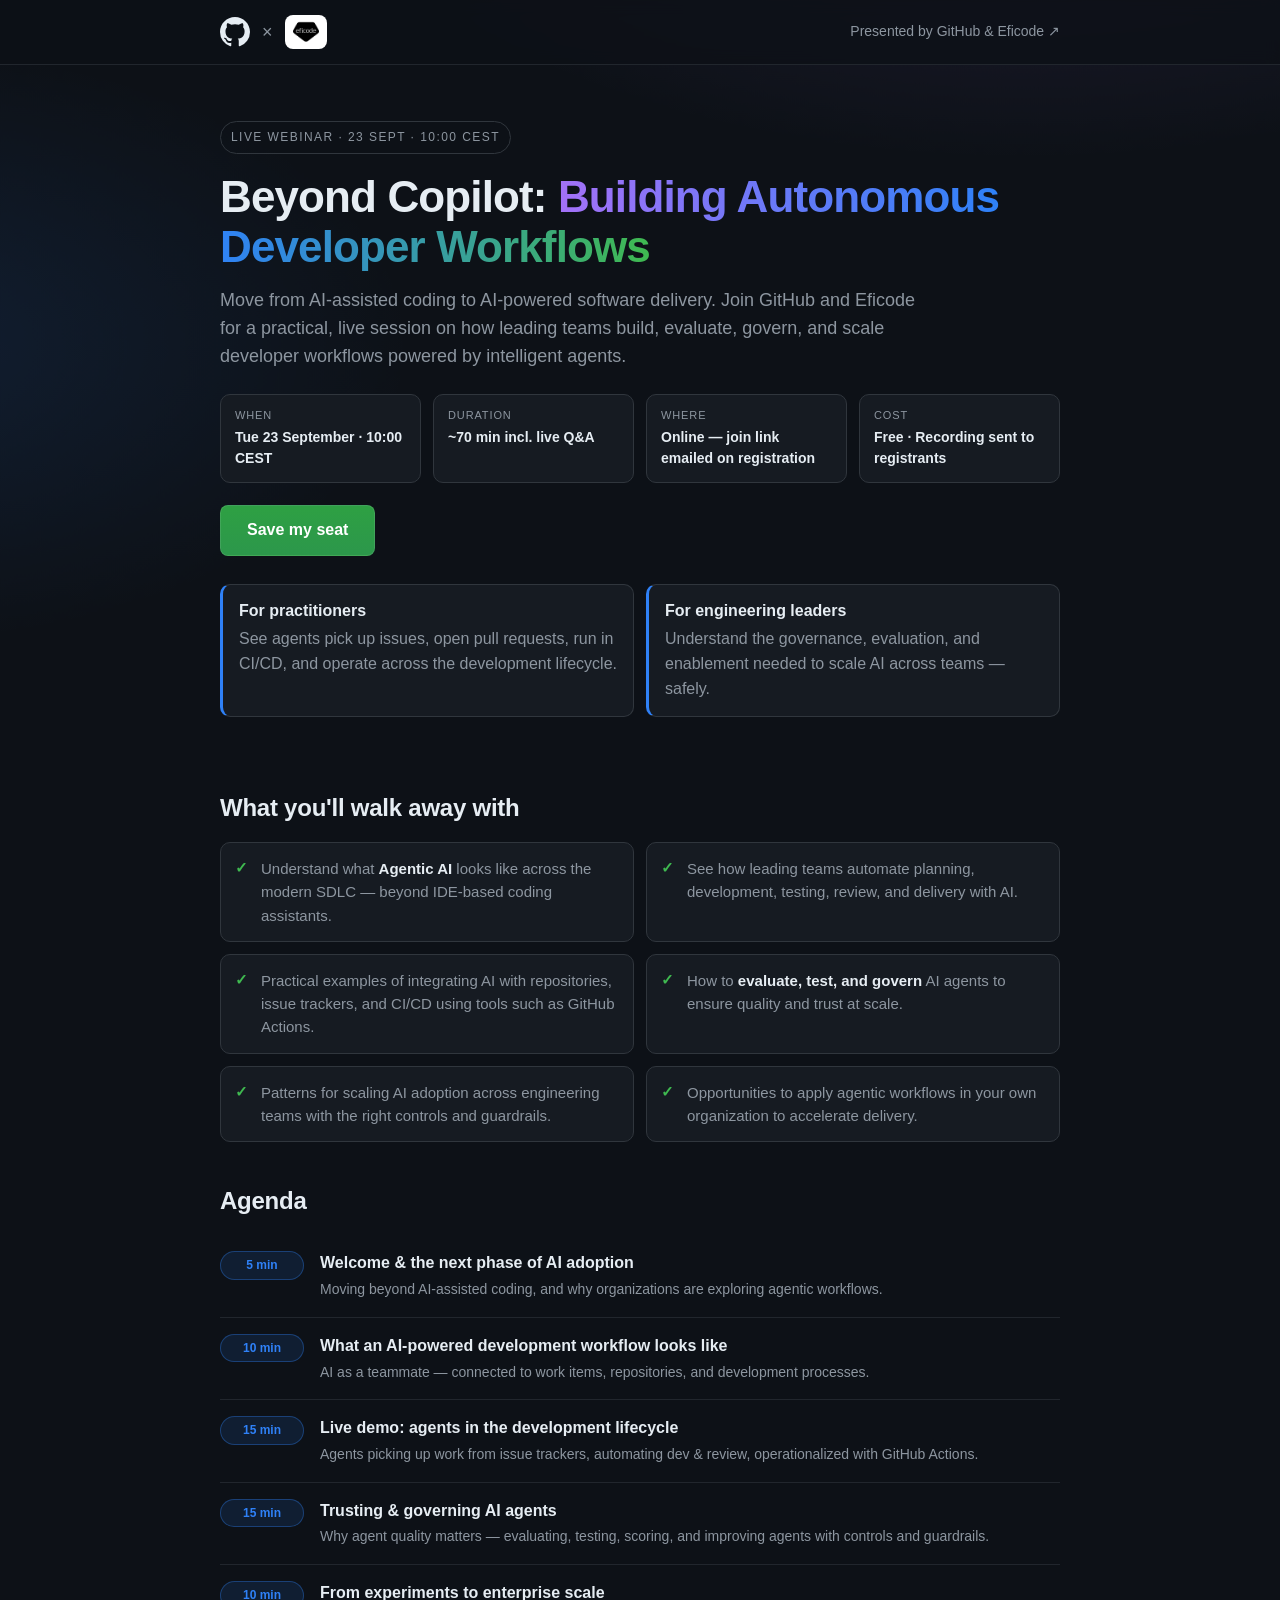
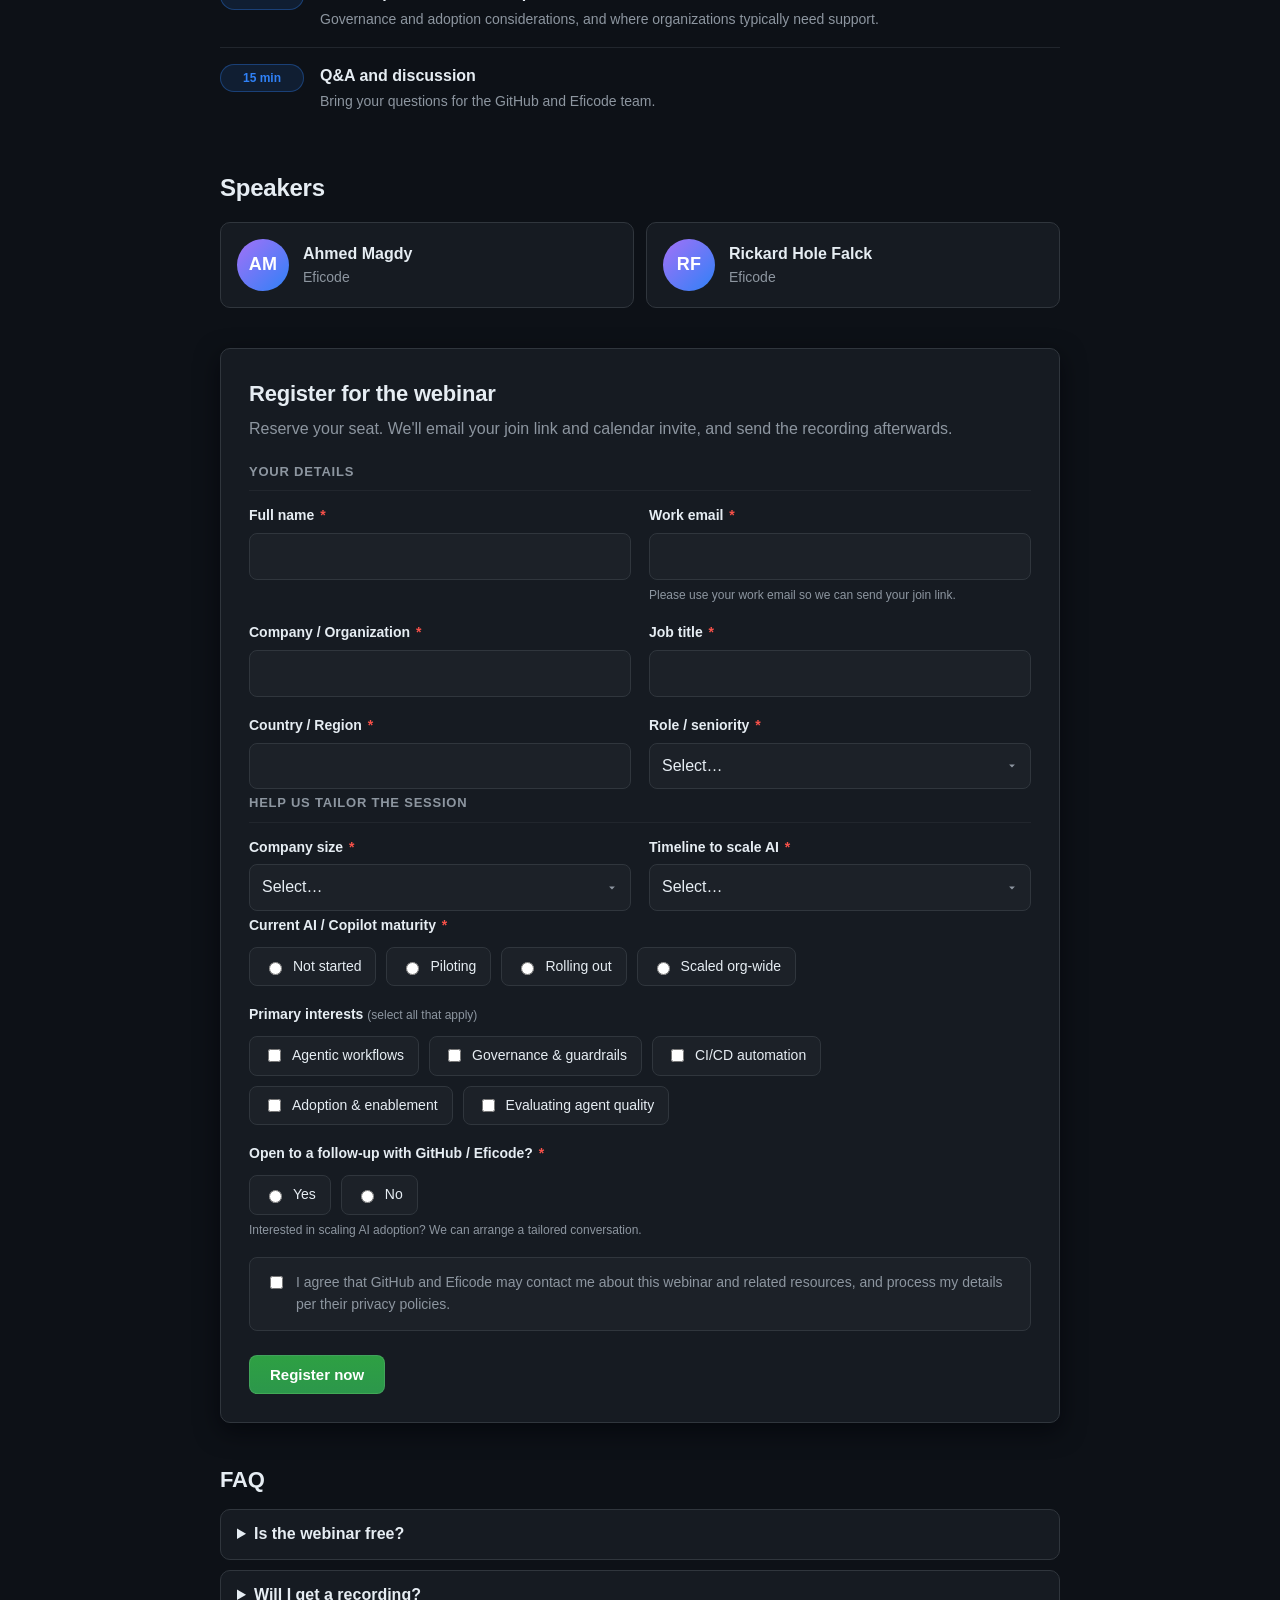
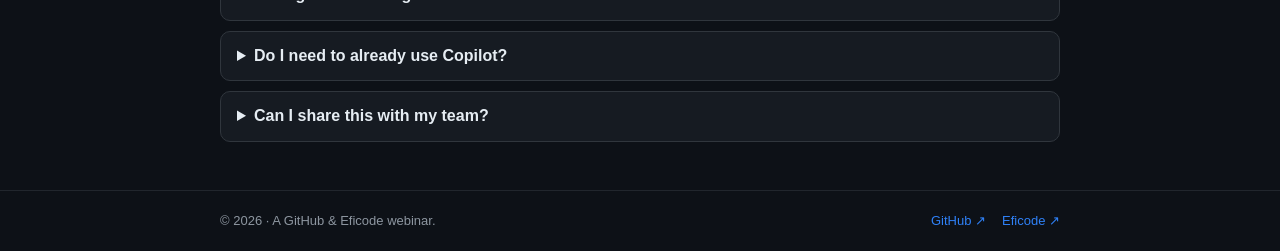
==== index.html @ 9828cea6 "Webinar landing + registration (GitHub × Eficode), own repo Beyond Copilot: Building Autonomous Deve" ====
<!doctype html>
<html lang="en">
<head>
  <meta charset="utf-8" />
  <meta name="viewport" content="width=device-width, initial-scale=1" />
  <title>Beyond Copilot: Building Autonomous Developer Workflows — Live Webinar</title>
  <meta name="description" content="A live webinar by GitHub and Eficode. Move from AI-assisted coding to AI-powered software delivery: build, evaluate, govern, and scale developer workflows powered by intelligent agents. 23 September, 10:00 CEST." />

  <!-- Open Graph (Teams, Slack, LinkedIn, Facebook) -->
  <meta property="og:type" content="website" />
  <meta property="og:site_name" content="GitHub × Eficode Webinar" />
  <meta property="og:title" content="Beyond Copilot: Building Autonomous Developer Workflows" />
  <meta property="og:description" content="Live webinar by GitHub and Eficode — 23 September, 10:00 CEST. Learn how to build, evaluate, govern, and scale developer workflows powered by intelligent agents." />
  <meta property="og:url" content="https://amraljarhi.github.io/agentic-ai-webinar/" />
  <meta property="og:image" content="https://amraljarhi.github.io/agentic-ai-webinar/og-image.png?v=1" />
  <meta property="og:image:width" content="1200" />
  <meta property="og:image:height" content="630" />
  <meta property="og:image:alt" content="Beyond Copilot: Building Autonomous Developer Workflows — GitHub and Eficode webinar" />

  <!-- Twitter / X -->
  <meta name="twitter:card" content="summary_large_image" />
  <meta name="twitter:title" content="Beyond Copilot: Building Autonomous Developer Workflows" />
  <meta name="twitter:description" content="Live webinar by GitHub × Eficode — 23 Sept, 10:00 CEST. From AI-assisted coding to AI-powered software delivery." />
  <meta name="twitter:image" content="https://amraljarhi.github.io/agentic-ai-webinar/og-image.png?v=1" />

  <meta name="theme-color" content="#0d1117" />
  <link rel="icon" href="https://github.githubassets.com/favicons/favicon-dark.png" />
  <link rel="stylesheet" href="./styles.css?v=1" />
</head>
<body>
  <header class="site-header">
    <div class="container header-inner">
      <a href="#" class="brand" aria-label="GitHub and Eficode">
        <span class="cobrand">
          <svg class="gh-mark" height="30" viewBox="0 0 16 16" width="30" aria-label="GitHub" role="img">
            <path fill="currentColor" d="M8 0c4.42 0 8 3.58 8 8a8.013 8.013 0 0 1-5.45 7.59c-.4.08-.55-.17-.55-.38 0-.27.01-1.13.01-2.2 0-.75-.25-1.23-.54-1.48 1.78-.2 3.65-.88 3.65-3.95 0-.88-.31-1.59-.82-2.15.08-.2.36-1.02-.08-2.12 0 0-.67-.22-2.2.82-.64-.18-1.32-.27-2-.27-.68 0-1.36.09-2 .27-1.53-1.03-2.2-.82-2.2-.82-.44 1.1-.16 1.92-.08 2.12-.51.56-.82 1.28-.82 2.15 0 3.06 1.86 3.75 3.64 3.95-.23.2-.44.55-.51 1.07-.46.21-1.61.55-2.33-.66-.15-.24-.6-.83-1.23-.82-.67.01-.27.38.01.53.34.19.73.9.82 1.13.16.45.68 1.31 2.69.94 0 .67.01 1.3.01 1.49 0 .21-.15.45-.55.38A7.995 7.995 0 0 1 0 8c0-4.42 3.58-8 8-8Z"/>
          </svg>
          <span class="cobrand-x" aria-hidden="true">×</span>
          <span class="eficode-chip"><img src="./assets/eficode-logo.png" alt="Eficode" height="26" /></span>
        </span>
      </a>
      <a class="external" href="https://www.eficode.com/" target="_blank" rel="noopener">Presented by GitHub &amp; Eficode ↗</a>
    </div>
  </header>

  <main class="container">
    <section class="hero">
      <span class="eyebrow">Live Webinar · 23 Sept · 10:00 CEST</span>
      <h1>Beyond Copilot: <span class="grad">Building Autonomous Developer Workflows</span></h1>
      <p class="lede">
        Move from AI-assisted coding to AI-powered software delivery. Join GitHub and Eficode for a
        practical, live session on how leading teams build, evaluate, govern, and scale developer
        workflows powered by intelligent agents.
      </p>

      <div class="meta-row">
        <div class="meta-item"><span class="meta-k">When</span><span class="meta-v">Tue 23 September · 10:00 CEST</span></div>
        <div class="meta-item"><span class="meta-k">Duration</span><span class="meta-v">~70 min incl. live Q&amp;A</span></div>
        <div class="meta-item"><span class="meta-k">Where</span><span class="meta-v">Online — join link emailed on registration</span></div>
        <div class="meta-item"><span class="meta-k">Cost</span><span class="meta-v">Free · Recording sent to registrants</span></div>
      </div>

      <div class="cta-inline"><a href="#register" class="btn-primary btn-lg">Save my seat</a></div>

      <div class="callouts">
        <div class="callout info">
          <strong>For practitioners</strong>
          <span>See agents pick up issues, open pull requests, run in CI/CD, and operate across the development lifecycle.</span>
        </div>
        <div class="callout info">
          <strong>For engineering leaders</strong>
          <span>Understand the governance, evaluation, and enablement needed to scale AI across teams — safely.</span>
        </div>
      </div>
    </section>

    <section class="outcomes">
      <h2>What you'll walk away with</h2>
      <ul class="outcome-grid">
        <li>Understand what <strong>Agentic AI</strong> looks like across the modern SDLC — beyond IDE-based coding assistants.</li>
        <li>See how leading teams automate planning, development, testing, review, and delivery with AI.</li>
        <li>Practical examples of integrating AI with repositories, issue trackers, and CI/CD using tools such as GitHub Actions.</li>
        <li>How to <strong>evaluate, test, and govern</strong> AI agents to ensure quality and trust at scale.</li>
        <li>Patterns for scaling AI adoption across engineering teams with the right controls and guardrails.</li>
        <li>Opportunities to apply agentic workflows in your own organization to accelerate delivery.</li>
      </ul>
    </section>

    <section class="agenda">
      <h2>Agenda</h2>
      <ol class="timeline">
        <li><span class="t-dur">5 min</span><div class="t-body"><strong>Welcome &amp; the next phase of AI adoption</strong><span>Moving beyond AI-assisted coding, and why organizations are exploring agentic workflows.</span></div></li>
        <li><span class="t-dur">10 min</span><div class="t-body"><strong>What an AI-powered development workflow looks like</strong><span>AI as a teammate — connected to work items, repositories, and development processes.</span></div></li>
        <li><span class="t-dur">15 min</span><div class="t-body"><strong>Live demo: agents in the development lifecycle</strong><span>Agents picking up work from issue trackers, automating dev &amp; review, operationalized with GitHub Actions.</span></div></li>
        <li><span class="t-dur">15 min</span><div class="t-body"><strong>Trusting &amp; governing AI agents</strong><span>Why agent quality matters — evaluating, testing, scoring, and improving agents with controls and guardrails.</span></div></li>
        <li><span class="t-dur">10 min</span><div class="t-body"><strong>From experiments to enterprise scale</strong><span>Governance and adoption considerations, and where organizations typically need support.</span></div></li>
        <li><span class="t-dur">15 min</span><div class="t-body"><strong>Q&amp;A and discussion</strong><span>Bring your questions for the GitHub and Eficode team.</span></div></li>
      </ol>
    </section>

    <section class="speakers">
      <h2>Speakers</h2>
      <div class="speaker-grid">
        <div class="speaker">
          <div class="avatar" data-initials="AM" aria-hidden="true">AM</div>
          <div class="speaker-body">
            <strong>Ahmed Magdy</strong>
            <span class="speaker-org">Eficode</span>
          </div>
        </div>
        <div class="speaker">
          <div class="avatar" data-initials="RF" aria-hidden="true">RF</div>
          <div class="speaker-body">
            <strong>Rickard Hole Falck</strong>
            <span class="speaker-org">Eficode</span>
          </div>
        </div>
      </div>
    </section>

    <section class="card" id="register">
      <h2 class="card-title">Register for the webinar</h2>
      <p class="card-sub">Reserve your seat. We'll email your join link and calendar invite, and send the recording afterwards.</p>

      <form id="registerForm"
            action="https://REPLACE-ME.workers.dev"
            method="POST"
            novalidate>

        <!-- Registration relay config (see worker/README.md). Set action= to your Worker URL. -->
        <input type="hidden" name="Event" value="Beyond Copilot: Building Autonomous Developer Workflows — 23 Sept 10:00 CEST" />
        <input type="text" name="_gotcha" style="display:none" tabindex="-1" autocomplete="off" />
        <!-- Populated on submit by script.js -->
        <input type="hidden" name="Lead score" id="leadScore" value="" />
        <input type="hidden" name="Lead tier" id="leadTier" value="" />

        <h3 class="group-title">Your details</h3>
        <div class="grid">
          <div class="field">
            <label for="fullName">Full name <span class="req">*</span></label>
            <input id="fullName" name="Full name" type="text" required autocomplete="name" />
          </div>
          <div class="field">
            <label for="workEmail">Work email <span class="req">*</span></label>
            <input id="workEmail" name="Work email" type="email" required autocomplete="email" />
            <small class="hint">Please use your work email so we can send your join link.</small>
          </div>
          <div class="field">
            <label for="company">Company / Organization <span class="req">*</span></label>
            <input id="company" name="Company" type="text" required autocomplete="organization" />
          </div>
          <div class="field">
            <label for="jobTitle">Job title <span class="req">*</span></label>
            <input id="jobTitle" name="Job title" type="text" required autocomplete="organization-title" />
          </div>
          <div class="field">
            <label for="country">Country / Region <span class="req">*</span></label>
            <input id="country" name="Country" type="text" required autocomplete="country-name" />
          </div>
          <div class="field">
            <label for="role">Role / seniority <span class="req">*</span></label>
            <select id="role" name="Role / seniority" required>
              <option value="" disabled selected>Select…</option>
              <option>Individual contributor</option>
              <option>Engineering manager</option>
              <option>Director</option>
              <option>VP</option>
              <option>C-level (CTO / CIO / etc.)</option>
            </select>
          </div>
        </div>

        <h3 class="group-title">Help us tailor the session</h3>
        <div class="grid">
          <div class="field">
            <label for="companySize">Company size <span class="req">*</span></label>
            <select id="companySize" name="Company size" required>
              <option value="" disabled selected>Select…</option>
              <option>1–50</option>
              <option>51–200</option>
              <option>201–1,000</option>
              <option>1,001–5,000</option>
              <option>5,000+</option>
            </select>
          </div>
          <div class="field">
            <label for="timeline">Timeline to scale AI <span class="req">*</span></label>
            <select id="timeline" name="Timeline to scale AI" required>
              <option value="" disabled selected>Select…</option>
              <option>Now (within 3 months)</option>
              <option>This year</option>
              <option>Next 12 months</option>
              <option>Just exploring</option>
            </select>
          </div>
        </div>

        <div class="field">
          <label>Current AI / Copilot maturity <span class="req">*</span></label>
          <div class="radio-row">
            <label class="radio"><input type="radio" name="AI maturity" value="Not started" required /><span>Not started</span></label>
            <label class="radio"><input type="radio" name="AI maturity" value="Piloting" /><span>Piloting</span></label>
            <label class="radio"><input type="radio" name="AI maturity" value="Rolling out" /><span>Rolling out</span></label>
            <label class="radio"><input type="radio" name="AI maturity" value="Scaled org-wide" /><span>Scaled org-wide</span></label>
          </div>
        </div>

        <div class="field">
          <label>Primary interests <span class="hint-inline">(select all that apply)</span></label>
          <div class="check-row">
            <label class="chip-check"><input type="checkbox" name="Primary interests" value="Agentic workflows" /><span>Agentic workflows</span></label>
            <label class="chip-check"><input type="checkbox" name="Primary interests" value="Governance & guardrails" /><span>Governance &amp; guardrails</span></label>
            <label class="chip-check"><input type="checkbox" name="Primary interests" value="CI/CD automation" /><span>CI/CD automation</span></label>
            <label class="chip-check"><input type="checkbox" name="Primary interests" value="Adoption & enablement" /><span>Adoption &amp; enablement</span></label>
            <label class="chip-check"><input type="checkbox" name="Primary interests" value="Evaluating agent quality" /><span>Evaluating agent quality</span></label>
          </div>
        </div>

        <div class="field">
          <label>Open to a follow-up with GitHub / Eficode? <span class="req">*</span></label>
          <div class="radio-row">
            <label class="radio"><input type="radio" name="Open to follow-up" value="Yes" required /><span>Yes</span></label>
            <label class="radio"><input type="radio" name="Open to follow-up" value="No" /><span>No</span></label>
          </div>
          <small class="hint">Interested in scaling AI adoption? We can arrange a tailored conversation.</small>
        </div>

        <div class="field checkbox">
          <label class="check">
            <input type="checkbox" name="Consent" value="Consented to be contacted by GitHub and Eficode about this webinar and related resources." required />
            <span>I agree that GitHub and Eficode may contact me about this webinar and related resources, and process my details per their privacy policies.</span>
          </label>
        </div>

        <div class="actions">
          <button type="submit" class="btn-primary">Register now</button>
          <span id="formMessage" class="form-message" role="status" aria-live="polite"></span>
        </div>
      </form>
    </section>

    <section class="faq">
      <h2>FAQ</h2>
      <details>
        <summary>Is the webinar free?</summary>
        <p>Yes. The session is free to attend. Registration reserves your seat and lets us send your join link.</p>
      </details>
      <details>
        <summary>Will I get a recording?</summary>
        <p>Yes. All registrants receive the recording by email afterwards, even if you can't attend live.</p>
      </details>
      <details>
        <summary>Do I need to already use Copilot?</summary>
        <p>No. The session is useful whether you're piloting AI or already scaling it — we cover both practical demos and governance.</p>
      </details>
      <details>
        <summary>Can I share this with my team?</summary>
        <p>Please do. Each attendee should register with their own work email so we can send individual join links.</p>
      </details>
    </section>
  </main>

  <footer class="site-footer">
    <div class="container footer-inner">
      <span>© <span id="year"></span> · A GitHub &amp; Eficode webinar.</span>
      <span class="footer-links">
        <a href="https://github.com/" target="_blank" rel="noopener">GitHub ↗</a>
        <a href="https://www.eficode.com/" target="_blank" rel="noopener">Eficode ↗</a>
      </span>
    </div>
  </footer>

  <script src="./script.js?v=1"></script>
</body>
</html>
---- styles.css ----
:root {
  --bg: #0d1117;
  --bg-elev: #161b22;
  --bg-elev-2: #1c2128;
  --border: #30363d;
  --border-muted: #21262d;
  --text: #e6edf3;
  --text-muted: #8d96a0;
  --accent: #2f81f7;
  --accent-grad-1: #a371f7;
  --accent-grad-2: #2f81f7;
  --accent-grad-3: #3fb950;
  --success: #3fb950;
  --warn: #d29922;
  --danger: #f85149;
  --radius: 10px;
  --shadow: 0 8px 24px rgba(1, 4, 9, 0.6);
}

* { box-sizing: border-box; }

html, body {
  margin: 0;
  padding: 0;
  background:
    radial-gradient(1200px 600px at 80% -200px, rgba(163, 113, 247, 0.15), transparent 60%),
    radial-gradient(900px 500px at -10% 10%, rgba(47, 129, 247, 0.12), transparent 60%),
    var(--bg);
  color: var(--text);
  font-family: -apple-system, BlinkMacSystemFont, "Segoe UI", "Noto Sans", Helvetica, Arial, sans-serif, "Apple Color Emoji", "Segoe UI Emoji";
  line-height: 1.55;
  -webkit-font-smoothing: antialiased;
  min-height: 100vh;
}

a { color: var(--accent); text-decoration: none; }
a:hover { text-decoration: underline; }

.container {
  max-width: 880px;
  margin: 0 auto;
  padding: 0 20px;
}

/* Header + co-brand */
.site-header {
  border-bottom: 1px solid var(--border-muted);
  background: rgba(13, 17, 23, 0.85);
  backdrop-filter: saturate(140%) blur(8px);
  position: sticky;
  top: 0;
  z-index: 10;
}
.header-inner {
  display: flex;
  align-items: center;
  justify-content: space-between;
  height: 64px;
}
.brand { display: inline-flex; align-items: center; color: var(--text); }
.brand:hover { text-decoration: none; }
.cobrand { display: inline-flex; align-items: center; gap: 12px; }
.gh-mark { color: var(--text); }
.cobrand-x { color: var(--text-muted); font-size: 18px; line-height: 1; }
.eficode-chip {
  display: inline-flex;
  align-items: center;
  justify-content: center;
  background: #fff;
  border-radius: 8px;
  padding: 4px 8px;
  height: 34px;
}
.eficode-chip img { display: block; }
.external { color: var(--text-muted); font-size: 14px; }

/* Hero */
.hero { padding: 56px 0 24px; }
.eyebrow {
  display: inline-block;
  font-size: 12px;
  letter-spacing: 0.12em;
  text-transform: uppercase;
  color: var(--text-muted);
  padding: 6px 10px;
  border: 1px solid var(--border);
  border-radius: 999px;
  margin-bottom: 18px;
}
h1 {
  font-size: clamp(28px, 4.4vw, 44px);
  line-height: 1.15;
  margin: 0 0 14px;
  letter-spacing: -0.02em;
  font-weight: 700;
}
.grad {
  background: linear-gradient(90deg, var(--accent-grad-1), var(--accent-grad-2) 50%, var(--accent-grad-3));
  -webkit-background-clip: text;
  background-clip: text;
  color: transparent;
}
.lede {
  font-size: 18px;
  color: var(--text-muted);
  max-width: 70ch;
  margin: 0 0 24px;
}

/* Meta row */
.meta-row {
  display: grid;
  grid-template-columns: repeat(4, 1fr);
  gap: 12px;
  margin: 0 0 22px;
}
.meta-item {
  display: flex;
  flex-direction: column;
  gap: 2px;
  padding: 12px 14px;
  border: 1px solid var(--border);
  border-radius: var(--radius);
  background: var(--bg-elev);
}
.meta-k { font-size: 11px; letter-spacing: 0.08em; text-transform: uppercase; color: var(--text-muted); }
.meta-v { font-size: 14px; color: var(--text); font-weight: 600; }
@media (max-width: 720px) { .meta-row { grid-template-columns: 1fr 1fr; } }

.cta-inline { margin: 4px 0 28px; }
.btn-lg { padding: 12px 26px !important; font-size: 16px !important; }

.callouts { display: grid; grid-template-columns: 1fr 1fr; gap: 12px; margin-bottom: 8px; }
@media (max-width: 640px) { .callouts { grid-template-columns: 1fr; } }
.callout {
  display: flex;
  flex-direction: column;
  gap: 4px;
  padding: 14px 16px;
  border: 1px solid var(--border);
  border-radius: var(--radius);
  background: var(--bg-elev);
}
.callout strong { color: var(--text); }
.callout span { color: var(--text-muted); }
.callout.info { border-left: 3px solid var(--accent); }
.callout.warn { border-left: 3px solid var(--warn); }

/* Section headings */
section > h2 { font-size: 24px; margin: 40px 0 16px; letter-spacing: -0.01em; }

/* Outcomes */
.outcome-grid {
  list-style: none;
  padding: 0;
  margin: 0;
  display: grid;
  grid-template-columns: 1fr 1fr;
  gap: 12px;
}
@media (max-width: 640px) { .outcome-grid { grid-template-columns: 1fr; } }
.outcome-grid li {
  position: relative;
  padding: 14px 16px 14px 40px;
  border: 1px solid var(--border);
  border-radius: var(--radius);
  background: var(--bg-elev);
  color: var(--text-muted);
  font-size: 15px;
}
.outcome-grid li strong { color: var(--text); }
.outcome-grid li::before {
  content: "✓";
  position: absolute;
  left: 14px;
  top: 13px;
  color: var(--success);
  font-weight: 700;
}

/* Agenda timeline */
.timeline { list-style: none; padding: 0; margin: 0; counter-reset: step; }
.timeline li {
  display: grid;
  grid-template-columns: 84px 1fr;
  gap: 16px;
  align-items: start;
  padding: 16px 0;
  border-bottom: 1px solid var(--border-muted);
}
.timeline li:last-child { border-bottom: none; }
.t-dur {
  font-size: 12px;
  font-weight: 700;
  color: var(--accent);
  background: rgba(47, 129, 247, 0.12);
  border: 1px solid rgba(47, 129, 247, 0.35);
  border-radius: 999px;
  padding: 4px 0;
  text-align: center;
}
.t-body { display: flex; flex-direction: column; gap: 3px; }
.t-body strong { color: var(--text); font-size: 16px; }
.t-body span { color: var(--text-muted); font-size: 14px; }

/* Speakers */
.speaker-grid { display: grid; grid-template-columns: 1fr 1fr; gap: 12px; }
@media (max-width: 640px) { .speaker-grid { grid-template-columns: 1fr; } }
.speaker {
  display: flex;
  align-items: center;
  gap: 14px;
  padding: 16px;
  border: 1px solid var(--border);
  border-radius: var(--radius);
  background: var(--bg-elev);
}
.avatar {
  flex: 0 0 auto;
  width: 52px;
  height: 52px;
  border-radius: 50%;
  display: flex;
  align-items: center;
  justify-content: center;
  font-weight: 700;
  font-size: 18px;
  color: #fff;
  background: linear-gradient(135deg, var(--accent-grad-1), var(--accent-grad-2));
  letter-spacing: 0.02em;
}
.speaker-body { display: flex; flex-direction: column; }
.speaker-body strong { color: var(--text); font-size: 16px; }
.speaker-org { color: var(--text-muted); font-size: 14px; }

/* Card / form */
.card {
  background: var(--bg-elev);
  border: 1px solid var(--border);
  border-radius: var(--radius);
  padding: 28px;
  box-shadow: var(--shadow);
  margin: 40px 0;
  scroll-margin-top: 84px;
}
.card-title { font-size: 22px; margin: 0 0 6px; }
.card-sub { color: var(--text-muted); margin: 0 0 20px; }
.group-title {
  font-size: 13px;
  letter-spacing: 0.06em;
  text-transform: uppercase;
  color: var(--text-muted);
  margin: 4px 0 14px;
  padding-bottom: 8px;
  border-bottom: 1px solid var(--border-muted);
}
.group-title + .grid { margin-bottom: 4px; }
.agenda + .speakers h2 { margin-top: 40px; }

form .grid {
  display: grid;
  grid-template-columns: 1fr 1fr;
  gap: 18px;
  margin-bottom: 18px;
}
@media (max-width: 640px) {
  form .grid { grid-template-columns: 1fr; }
  .card { padding: 20px; }
}

.field { display: flex; flex-direction: column; gap: 6px; margin-bottom: 18px; }
.field:last-of-type { margin-bottom: 0; }
.grid .field { margin-bottom: 0; }

label { font-size: 14px; font-weight: 600; color: var(--text); }
.req { color: var(--danger); margin-left: 2px; }
.hint { color: var(--text-muted); font-size: 12px; }
.hint-inline { color: var(--text-muted); font-size: 12px; font-weight: 400; }

input[type="text"],
input[type="email"],
select,
textarea {
  width: 100%;
  background: var(--bg-elev-2);
  border: 1px solid var(--border);
  color: var(--text);
  border-radius: 8px;
  padding: 10px 12px;
  font: inherit;
  transition: border-color 0.15s ease, box-shadow 0.15s ease;
}
select { appearance: none; background-image: url("data:image/svg+xml,%3Csvg xmlns='http://www.w3.org/2000/svg' width='12' height='12' viewBox='0 0 16 16'%3E%3Cpath fill='%238d96a0' d='M4.427 6.427 8 10l3.573-3.573A.25.25 0 0 0 11.396 6H4.604a.25.25 0 0 0-.177.427Z'/%3E%3C/svg%3E"); background-repeat: no-repeat; background-position: right 12px center; padding-right: 34px; }
input:focus, select:focus, textarea:focus {
  outline: none;
  border-color: var(--accent);
  box-shadow: 0 0 0 3px rgba(47, 129, 247, 0.35);
}

.radio-row, .check-row { display: flex; gap: 10px; flex-wrap: wrap; margin-top: 4px; }
.radio, .chip-check {
  display: inline-flex;
  align-items: center;
  gap: 8px;
  padding: 8px 14px;
  background: var(--bg-elev-2);
  border: 1px solid var(--border);
  border-radius: 8px;
  cursor: pointer;
  font-weight: 500;
  font-size: 14px;
}
.radio input, .chip-check input { accent-color: var(--accent); }
.radio:hover, .chip-check:hover { border-color: var(--accent); }

.checkbox .check {
  display: grid;
  grid-template-columns: auto 1fr;
  gap: 10px;
  align-items: start;
  font-weight: 400;
  color: var(--text-muted);
  background: var(--bg-elev-2);
  padding: 14px 16px;
  border-radius: 8px;
  border: 1px solid var(--border);
}
.checkbox input { margin-top: 4px; accent-color: var(--accent); }
.checkbox strong { color: var(--text); }

.actions { display: flex; align-items: center; gap: 16px; margin-top: 24px; flex-wrap: wrap; }

.btn-primary {
  appearance: none;
  border: 1px solid rgba(240, 246, 252, 0.1);
  background: linear-gradient(180deg, #2ea043, #2c974b);
  color: #fff;
  padding: 10px 20px;
  font-weight: 600;
  border-radius: 8px;
  cursor: pointer;
  font-size: 15px;
  transition: filter 0.15s ease, transform 0.05s ease;
  display: inline-block;
}
.btn-primary:hover { filter: brightness(1.08); text-decoration: none; }
.btn-primary:active { transform: translateY(1px); }
.btn-primary:disabled { opacity: 0.65; cursor: not-allowed; }

.form-message { font-size: 14px; }
.form-message.success { color: var(--success); }
.form-message.error { color: var(--danger); }

/* FAQ */
.faq h2 { font-size: 22px; margin: 40px 0 12px; letter-spacing: -0.01em; }
details {
  border: 1px solid var(--border);
  border-radius: var(--radius);
  padding: 12px 16px;
  background: var(--bg-elev);
  margin-bottom: 10px;
}
summary { cursor: pointer; font-weight: 600; color: var(--text); }
details[open] summary { margin-bottom: 8px; }
details p { color: var(--text-muted); margin: 0; }

/* Footer */
.site-footer {
  border-top: 1px solid var(--border-muted);
  margin-top: 48px;
  padding: 20px 0;
  color: var(--text-muted);
  font-size: 13px;
}
.footer-inner { display: flex; justify-content: space-between; align-items: center; flex-wrap: wrap; gap: 8px; }
.footer-links { display: inline-flex; gap: 16px; }
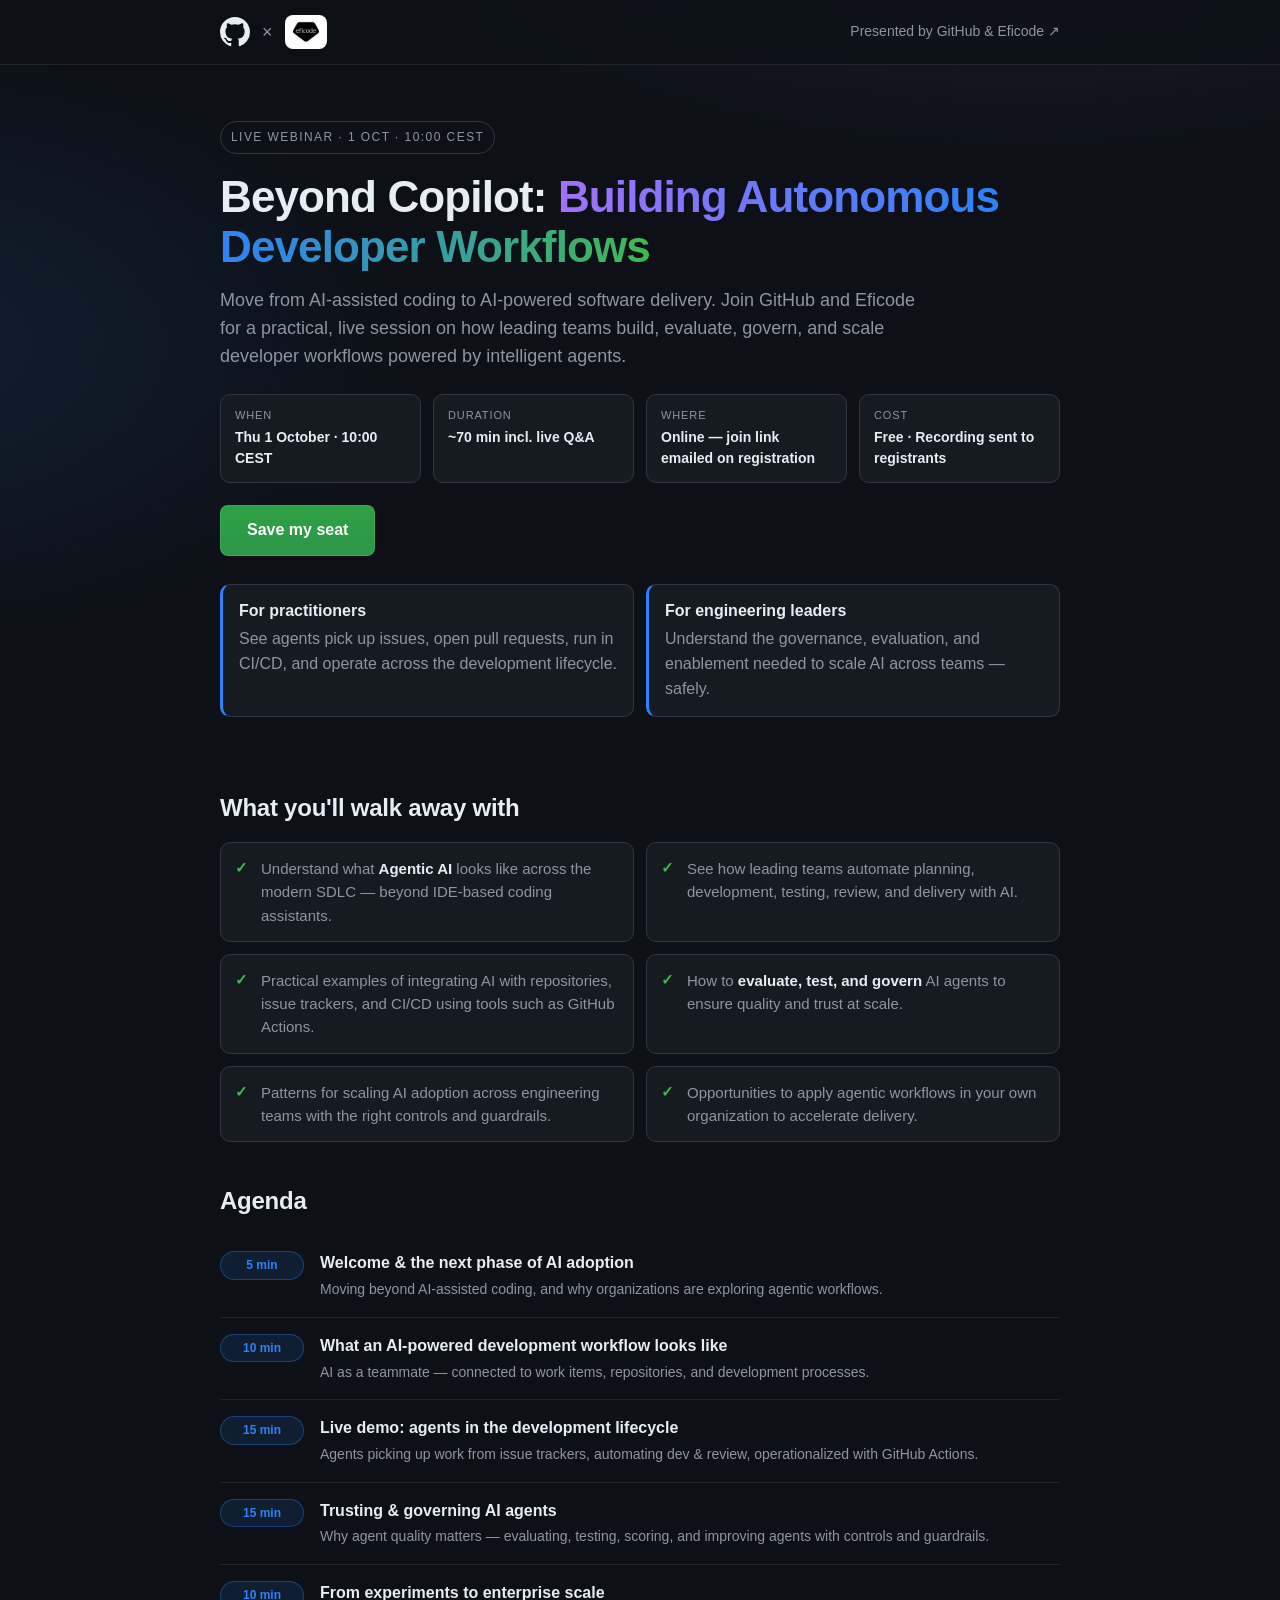
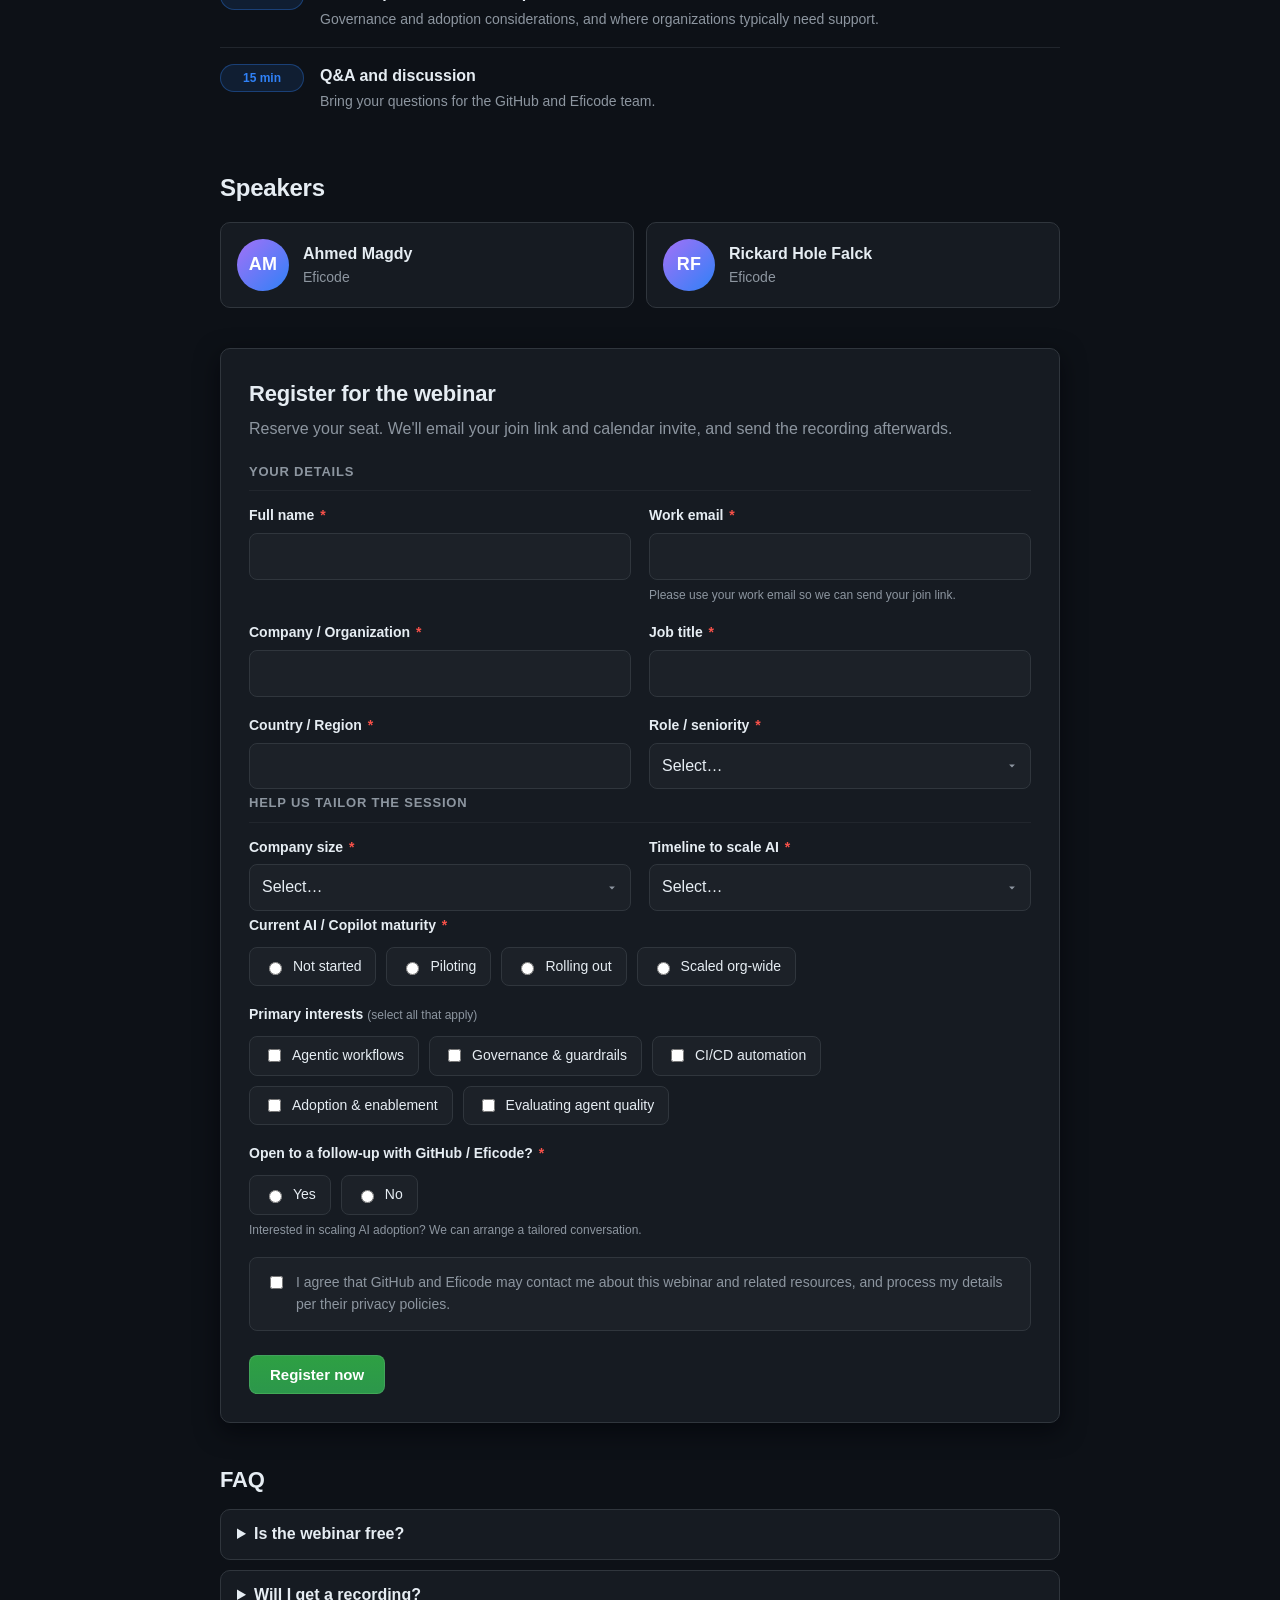
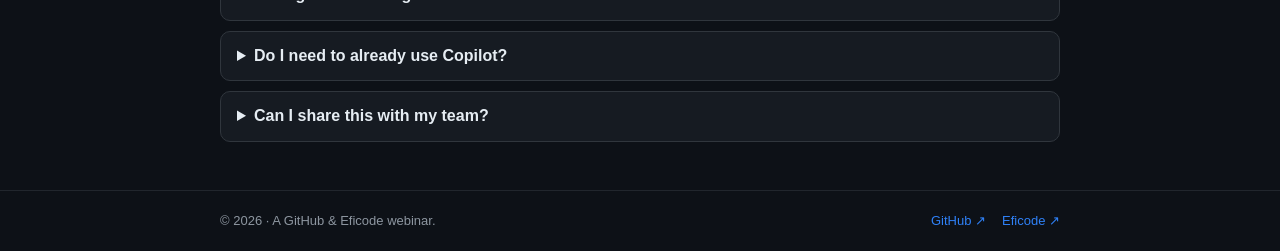
==== commit cc5c96da: "Move webinar date to Thursday 1 October 2026 (10:00 CEST) Update all date references across landing " ====
--- a/index.html
+++ b/index.html
@@ -4,15 +4,15 @@
   <meta charset="utf-8" />
   <meta name="viewport" content="width=device-width, initial-scale=1" />
   <title>Beyond Copilot: Building Autonomous Developer Workflows — Live Webinar</title>
-  <meta name="description" content="A live webinar by GitHub and Eficode. Move from AI-assisted coding to AI-powered software delivery: build, evaluate, govern, and scale developer workflows powered by intelligent agents. 23 September, 10:00 CEST." />
+  <meta name="description" content="A live webinar by GitHub and Eficode. Move from AI-assisted coding to AI-powered software delivery: build, evaluate, govern, and scale developer workflows powered by intelligent agents. 1 October, 10:00 CEST." />
 
   <!-- Open Graph (Teams, Slack, LinkedIn, Facebook) -->
   <meta property="og:type" content="website" />
   <meta property="og:site_name" content="GitHub × Eficode Webinar" />
   <meta property="og:title" content="Beyond Copilot: Building Autonomous Developer Workflows" />
-  <meta property="og:description" content="Live webinar by GitHub and Eficode — 23 September, 10:00 CEST. Learn how to build, evaluate, govern, and scale developer workflows powered by intelligent agents." />
+  <meta property="og:description" content="Live webinar by GitHub and Eficode — 1 October, 10:00 CEST. Learn how to build, evaluate, govern, and scale developer workflows powered by intelligent agents." />
   <meta property="og:url" content="https://amraljarhi.github.io/agentic-ai-webinar/" />
-  <meta property="og:image" content="https://amraljarhi.github.io/agentic-ai-webinar/og-image.png?v=1" />
+  <meta property="og:image" content="https://amraljarhi.github.io/agentic-ai-webinar/og-image.png?v=2" />
   <meta property="og:image:width" content="1200" />
   <meta property="og:image:height" content="630" />
   <meta property="og:image:alt" content="Beyond Copilot: Building Autonomous Developer Workflows — GitHub and Eficode webinar" />
@@ -20,8 +20,8 @@
   <!-- Twitter / X -->
   <meta name="twitter:card" content="summary_large_image" />
   <meta name="twitter:title" content="Beyond Copilot: Building Autonomous Developer Workflows" />
-  <meta name="twitter:description" content="Live webinar by GitHub × Eficode — 23 Sept, 10:00 CEST. From AI-assisted coding to AI-powered software delivery." />
-  <meta name="twitter:image" content="https://amraljarhi.github.io/agentic-ai-webinar/og-image.png?v=1" />
+  <meta name="twitter:description" content="Live webinar by GitHub × Eficode — 1 Oct, 10:00 CEST. From AI-assisted coding to AI-powered software delivery." />
+  <meta name="twitter:image" content="https://amraljarhi.github.io/agentic-ai-webinar/og-image.png?v=2" />
 
   <meta name="theme-color" content="#0d1117" />
   <link rel="icon" href="https://github.githubassets.com/favicons/favicon-dark.png" />
@@ -45,7 +45,7 @@
 
   <main class="container">
     <section class="hero">
-      <span class="eyebrow">Live Webinar · 23 Sept · 10:00 CEST</span>
+      <span class="eyebrow">Live Webinar · 1 Oct · 10:00 CEST</span>
       <h1>Beyond Copilot: <span class="grad">Building Autonomous Developer Workflows</span></h1>
       <p class="lede">
         Move from AI-assisted coding to AI-powered software delivery. Join GitHub and Eficode for a
@@ -54,7 +54,7 @@
       </p>
 
       <div class="meta-row">
-        <div class="meta-item"><span class="meta-k">When</span><span class="meta-v">Tue 23 September · 10:00 CEST</span></div>
+        <div class="meta-item"><span class="meta-k">When</span><span class="meta-v">Thu 1 October · 10:00 CEST</span></div>
         <div class="meta-item"><span class="meta-k">Duration</span><span class="meta-v">~70 min incl. live Q&amp;A</span></div>
         <div class="meta-item"><span class="meta-k">Where</span><span class="meta-v">Online — join link emailed on registration</span></div>
         <div class="meta-item"><span class="meta-k">Cost</span><span class="meta-v">Free · Recording sent to registrants</span></div>
@@ -123,12 +123,12 @@
       <p class="card-sub">Reserve your seat. We'll email your join link and calendar invite, and send the recording afterwards.</p>
 
       <form id="registerForm"
-            action="https://REPLACE-ME.workers.dev"
+            action="https://webinar-registrations.amr-aljarhi.workers.dev"
             method="POST"
             novalidate>
 
         <!-- Registration relay config (see worker/README.md). Set action= to your Worker URL. -->
-        <input type="hidden" name="Event" value="Beyond Copilot: Building Autonomous Developer Workflows — 23 Sept 10:00 CEST" />
+        <input type="hidden" name="Event" value="Beyond Copilot: Building Autonomous Developer Workflows — 1 Oct 10:00 CEST" />
         <input type="text" name="_gotcha" style="display:none" tabindex="-1" autocomplete="off" />
         <!-- Populated on submit by script.js -->
         <input type="hidden" name="Lead score" id="leadScore" value="" />
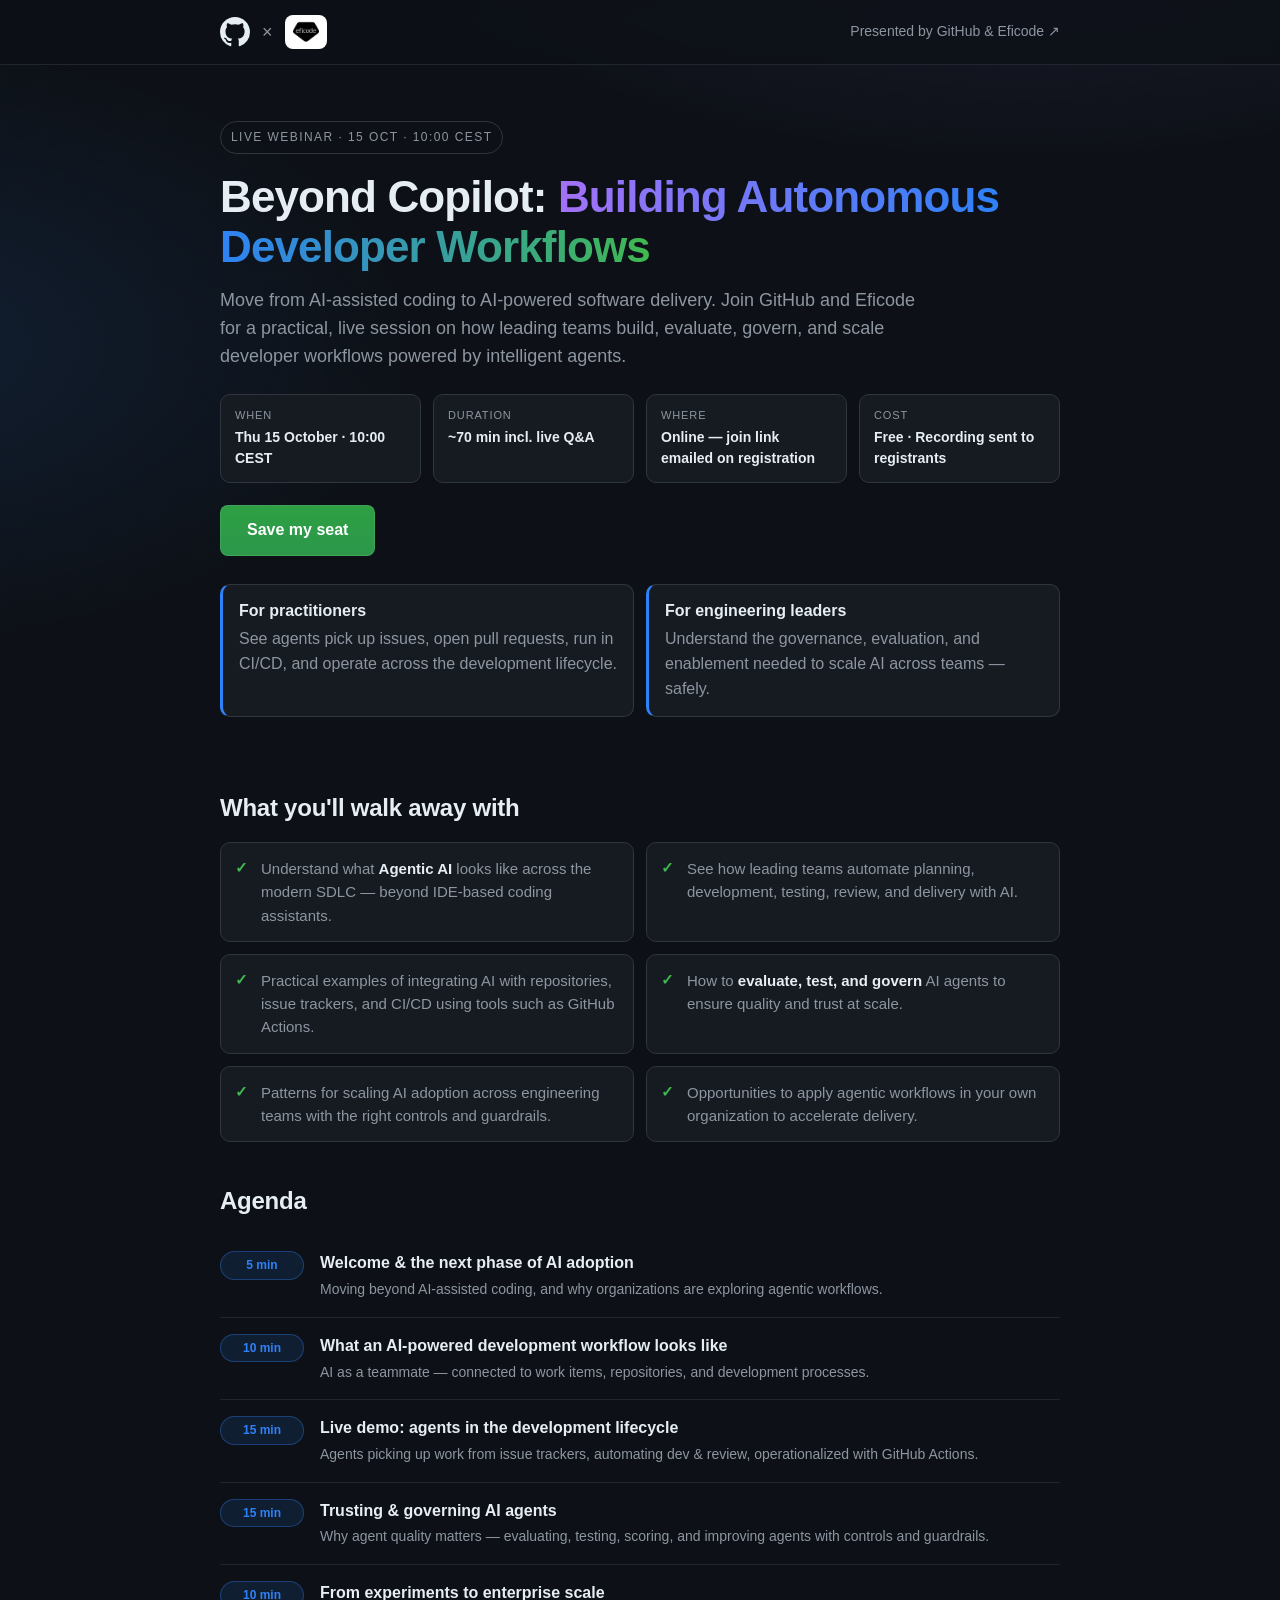
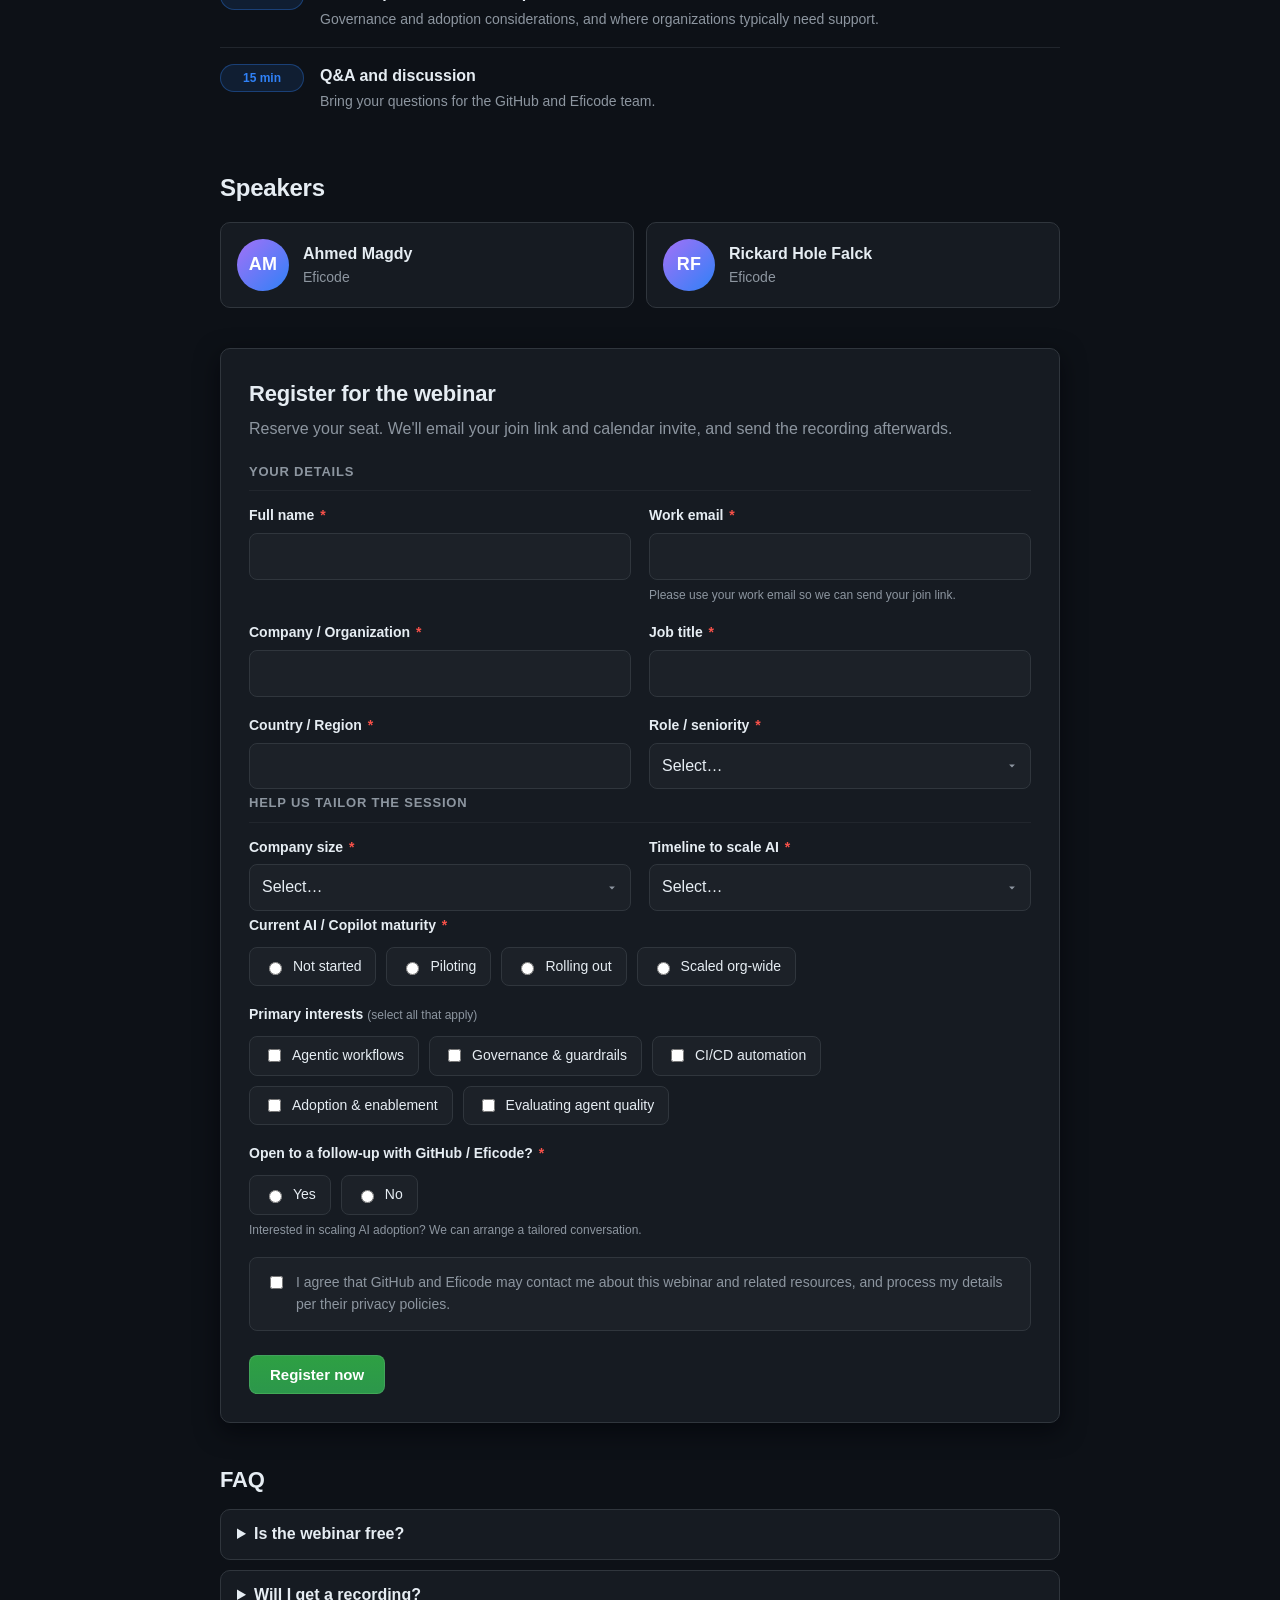
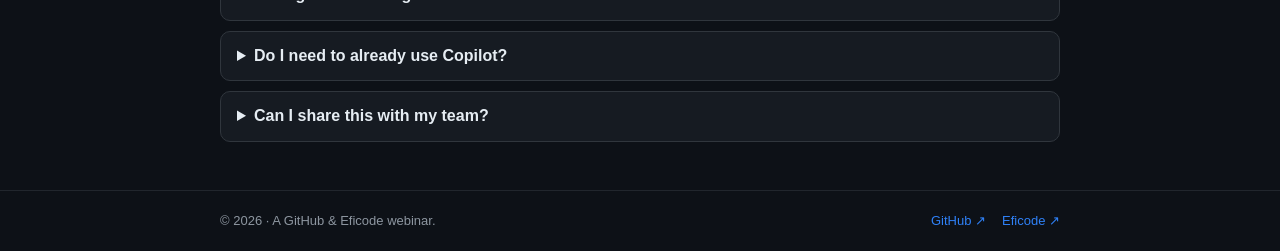
==== commit 929ec053: "Move webinar date to Thursday 15 October 2026 (10:00 CEST) Update all date references across landing" ====
--- a/index.html
+++ b/index.html
@@ -4,13 +4,13 @@
   <meta charset="utf-8" />
   <meta name="viewport" content="width=device-width, initial-scale=1" />
   <title>Beyond Copilot: Building Autonomous Developer Workflows — Live Webinar</title>
-  <meta name="description" content="A live webinar by GitHub and Eficode. Move from AI-assisted coding to AI-powered software delivery: build, evaluate, govern, and scale developer workflows powered by intelligent agents. 1 October, 10:00 CEST." />
+  <meta name="description" content="A live webinar by GitHub and Eficode. Move from AI-assisted coding to AI-powered software delivery: build, evaluate, govern, and scale developer workflows powered by intelligent agents. 15 October, 10:00 CEST." />
 
   <!-- Open Graph (Teams, Slack, LinkedIn, Facebook) -->
   <meta property="og:type" content="website" />
   <meta property="og:site_name" content="GitHub × Eficode Webinar" />
   <meta property="og:title" content="Beyond Copilot: Building Autonomous Developer Workflows" />
-  <meta property="og:description" content="Live webinar by GitHub and Eficode — 1 October, 10:00 CEST. Learn how to build, evaluate, govern, and scale developer workflows powered by intelligent agents." />
+  <meta property="og:description" content="Live webinar by GitHub and Eficode — 15 October, 10:00 CEST. Learn how to build, evaluate, govern, and scale developer workflows powered by intelligent agents." />
   <meta property="og:url" content="https://amraljarhi.github.io/agentic-ai-webinar/" />
   <meta property="og:image" content="https://amraljarhi.github.io/agentic-ai-webinar/og-image.png?v=2" />
   <meta property="og:image:width" content="1200" />
@@ -20,7 +20,7 @@
   <!-- Twitter / X -->
   <meta name="twitter:card" content="summary_large_image" />
   <meta name="twitter:title" content="Beyond Copilot: Building Autonomous Developer Workflows" />
-  <meta name="twitter:description" content="Live webinar by GitHub × Eficode — 1 Oct, 10:00 CEST. From AI-assisted coding to AI-powered software delivery." />
+  <meta name="twitter:description" content="Live webinar by GitHub × Eficode — 15 Oct, 10:00 CEST. From AI-assisted coding to AI-powered software delivery." />
   <meta name="twitter:image" content="https://amraljarhi.github.io/agentic-ai-webinar/og-image.png?v=2" />
 
   <meta name="theme-color" content="#0d1117" />
@@ -45,7 +45,7 @@
 
   <main class="container">
     <section class="hero">
-      <span class="eyebrow">Live Webinar · 1 Oct · 10:00 CEST</span>
+      <span class="eyebrow">Live Webinar · 15 Oct · 10:00 CEST</span>
       <h1>Beyond Copilot: <span class="grad">Building Autonomous Developer Workflows</span></h1>
       <p class="lede">
         Move from AI-assisted coding to AI-powered software delivery. Join GitHub and Eficode for a
@@ -54,7 +54,7 @@
       </p>
 
       <div class="meta-row">
-        <div class="meta-item"><span class="meta-k">When</span><span class="meta-v">Thu 1 October · 10:00 CEST</span></div>
+        <div class="meta-item"><span class="meta-k">When</span><span class="meta-v">Thu 15 October · 10:00 CEST</span></div>
         <div class="meta-item"><span class="meta-k">Duration</span><span class="meta-v">~70 min incl. live Q&amp;A</span></div>
         <div class="meta-item"><span class="meta-k">Where</span><span class="meta-v">Online — join link emailed on registration</span></div>
         <div class="meta-item"><span class="meta-k">Cost</span><span class="meta-v">Free · Recording sent to registrants</span></div>
@@ -128,7 +128,7 @@
             novalidate>
 
         <!-- Registration relay config (see worker/README.md). Set action= to your Worker URL. -->
-        <input type="hidden" name="Event" value="Beyond Copilot: Building Autonomous Developer Workflows — 1 Oct 10:00 CEST" />
+        <input type="hidden" name="Event" value="Beyond Copilot: Building Autonomous Developer Workflows — 15 Oct 10:00 CEST" />
         <input type="text" name="_gotcha" style="display:none" tabindex="-1" autocomplete="off" />
         <!-- Populated on submit by script.js -->
         <input type="hidden" name="Lead score" id="leadScore" value="" />
